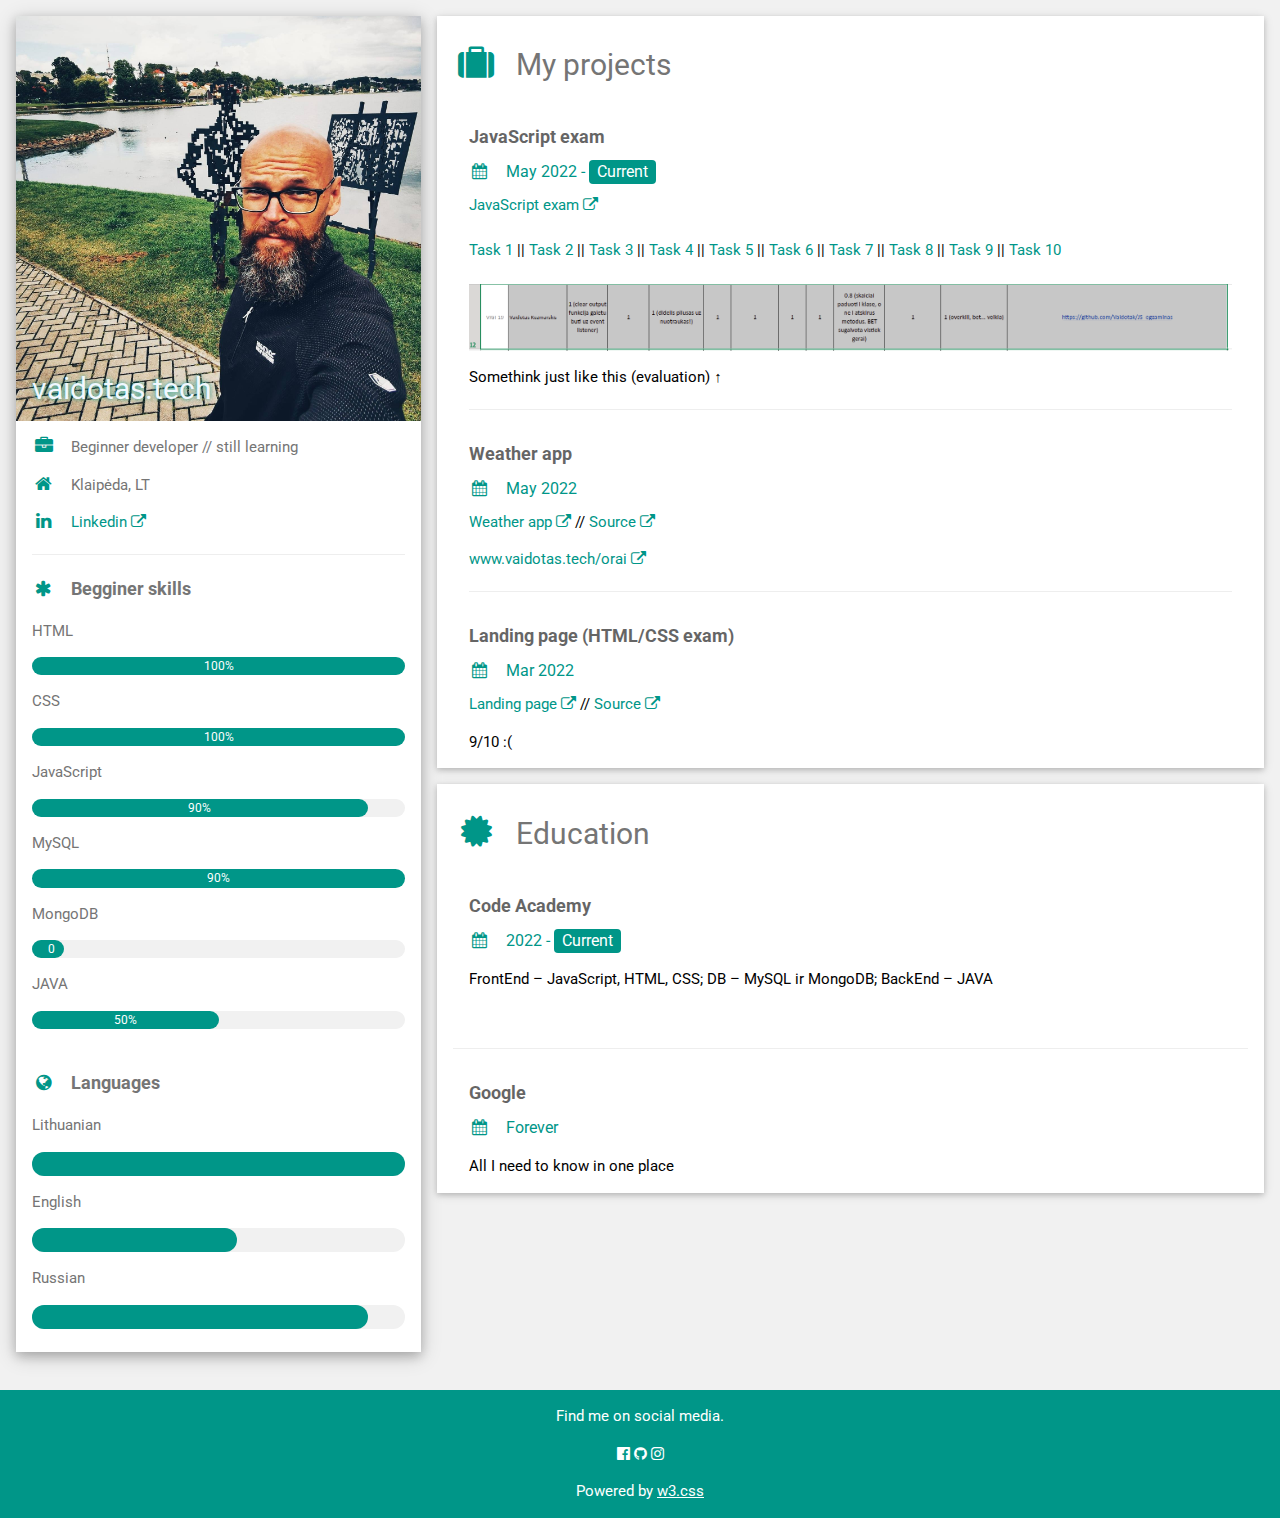
==== index.html @ 7d9898ba "Paredaguoti skilsai" ====
<!DOCTYPE html>
<html>

<head>
    <title>Vaidotas portfolio</title>
    <meta charset="UTF-8" />
    <meta name="viewport" content="width=device-width, initial-scale=1" />
    <link rel="stylesheet" href="https://www.w3schools.com/w3css/4/w3.css" />
    <link rel="stylesheet" href="https://fonts.googleapis.com/css?family=Roboto" />
    <link rel="stylesheet" href="https://cdnjs.cloudflare.com/ajax/libs/font-awesome/4.7.0/css/font-awesome.min.css" />
    <link rel="apple-touch-icon" sizes="180x180" href="./favicon_io/apple-touch-icon.png">
<link rel="icon" type="image/png" sizes="32x32" href="./favicon_io/favicon-32x32.png">
<link rel="icon" type="image/png" sizes="16x16" href="./favicon_io/favicon-16x16.png">
<link rel="manifest" href="./favicon_io/site.webmanifest">
    <style>
        html,
        body,
        h1,
        h2,
        h3,
        h4,
        h5,
        h6 {
            font-family: "Roboto", sans-serif;
        }
    </style>
    <link href="./lightbox/css/lightbox.css" rel="stylesheet" />
    <link rel="stylesheet" href="style.css" />
</head>

<body class="w3-light-grey">
    <!-- Page Container -->
    <div class="w3-content w3-margin-top" style="max-width: 1400px">
        <!-- The Grid -->
        <div class="w3-row-padding">
            <!-- Left Column -->
            <div class="w3-third">
                <div class="w3-white w3-text-grey w3-card-4">
                    <div class="w3-display-container">
                        <img src="./pic/as.jpg" style="width: 100%" alt="Avatar" />
                        <div class="w3-display-bottomleft w3-container w3-text-black">
                            <h2 class="vk">vaidotas.tech</h2>
                        </div>
                    </div>
                    <div class="w3-container">
                        <p>
                            <i class="fa fa-briefcase fa-fw w3-margin-right w3-large w3-text-teal"></i>Beginner
                            developer // still learning
                        </p>
                        <p>
                            <i class="fa fa-home fa-fw w3-margin-right w3-large w3-text-teal"></i>Klaipėda, LT
                        </p>
                        <p>
                            <i class="fa fa-linkedin fa-fw w3-margin-right w3-large w3-text-teal"></i><a class="nuorodos" href="https://www.linkedin.com/in/kuzmarskis/">Linkedin <i class="fa fa-external-link"></i></a>
                        </p>
                        <!-- <p>
                            <i class="fa fa-phone fa-fw w3-margin-right w3-large w3-text-teal"></i>+37068450***
                        </p> -->
                        <hr />

                        <p class="w3-large">
                            <b><i class="fa fa-asterisk fa-fw w3-margin-right w3-text-teal"></i>Begginer skills</b>
                        </p>
                        <p>HTML</p>
                        <div class="w3-light-grey w3-round-xlarge w3-small">
                            <div class="w3-container w3-center w3-round-xlarge w3-teal" style="width: 100%">
                                100%
                            </div>
                        </div>
                        <p>CSS</p>
                        <div class="w3-light-grey w3-round-xlarge w3-small">
                            <div class="w3-container w3-center w3-round-xlarge w3-teal" style="width: 100%">
                                <div class="w3-center w3-text-white">100%</div>
                            </div>
                        </div>
                        <p>JavaScript</p>
                        <div class="w3-light-grey w3-round-xlarge w3-small">
                            <div class="w3-container w3-center w3-round-xlarge w3-teal" style="width: 90%">
                                90%
                            </div>
                        </div>
                        <p>MySQL</p>
                        <div class="w3-light-grey w3-round-xlarge w3-small">
                            <div class="w3-container w3-center w3-round-xlarge w3-teal" style="width: 90">
                                90%
                            </div>
                        </div>
                        <p>MongoDB</p>
                        <div class="w3-light-grey w3-round-xlarge w3-small">
                            <div class="w3-container w3-center w3-round-xlarge w3-teal" style="width: 0">
                                0
                            </div>
                        </div>
                        <p>JAVA</p>
                        <div class="w3-light-grey w3-round-xlarge w3-small">
                            <div class="w3-container w3-center w3-round-xlarge w3-teal" style="width: 50%">
                                50%
                            </div>
                        </div>
                        <br />

                        <p class="w3-large w3-text-theme">
                            <b><i class="fa fa-globe fa-fw w3-margin-right w3-text-teal"></i>Languages</b>
                        </p>
                        <p>Lithuanian</p>
                        <div class="w3-light-grey w3-round-xlarge">
                            <div class="w3-round-xlarge w3-teal" style="height: 24px; width: 100%"></div>
                        </div>
                        <p>English</p>
                        <div class="w3-light-grey w3-round-xlarge">
                            <div class="w3-round-xlarge w3-teal" style="height: 24px; width: 55%"></div>
                        </div>
                        <p>Russian</p>
                        <div class="w3-light-grey w3-round-xlarge">
                            <div class="w3-round-xlarge w3-teal" style="height: 24px; width: 90%"></div>
                        </div>
                        <br />
                    </div>
                </div>
                <br />

                <!-- End Left Column -->
            </div>

            <!-- Right Column -->
            <div class="w3-twothird">
                <div class="w3-container w3-card w3-white w3-margin-bottom">
                    <h2 class="w3-text-grey w3-padding-16">
                        <i class="fa fa-suitcase fa-fw w3-margin-right w3-xxlarge w3-text-teal"></i>My projects
                    </h2>
                    <div class="w3-container">
                        <h5 class="w3-opacity"><b>JavaScript exam</b></h5>
                        <h6 class="w3-text-teal">
                            <i class="fa fa-calendar fa-fw w3-margin-right"></i>May 2022 -
                            <span class="w3-tag w3-teal w3-round">Current</span>
                        </h6>
                        <a class="nuorodos" href="https://github.com/Vaidotak/JS_egzaminas">JavaScript exam <i class="fa fa-external-link"></i></a>
                            <br />
                            <br />
                        <!-- <button onclick="myFunction('tasks')" class="w3-btn w3-block w3-light-grey">
                            tasks screenshots</button> -->

                        <!-- <div id="tasks" class="w3-hide w3-container w3-center w3-grey">
                            <img src="./pic/tasks/task1.jpg" style="width: 100%; padding: 5px" />
                            <img src="./pic/tasks/task2.jpg" style="width: 100%; padding: 5px" />
                            <img src="./pic/tasks/task3.jpg" style="width: 100%; padding: 5px" />
                            <img src="./pic/tasks/task4.jpg" style="width: 100%; padding: 5px" />
                            <img src="./pic/tasks/task5.jpg" style="width: 100%; padding: 5px" />
                            <img src="./pic/tasks/task6.jpg" style="width: 100%; padding: 5px" />
                            <img src="./pic/tasks/task7.jpg" style="width: 100%; padding: 5px" />
                            <img src="./pic/tasks/task8.jpg" style="width: 100%; padding: 5px" />
                            <img src="./pic/tasks/task9.jpg" style="width: 100%; padding: 5px" />
                            <img src="./pic/tasks/task10.jpg" style="width: 100%; padding: 5px" />
                        </div> -->
                        <a class="nuorodos" href="./pic/tasks/task1.jpg" data-lightbox="roadtrip">Task 1</a> ||
                        <a class="nuorodos" href="./pic/tasks/task2.jpg" data-lightbox="roadtrip">Task 2</a> ||
                        <a class="nuorodos" href="./pic/tasks/task3.jpg" data-lightbox="roadtrip">Task 3</a> ||
                        <a class="nuorodos" href="./pic/tasks/task4.jpg" data-lightbox="roadtrip">Task 4</a> ||
                        <a class="nuorodos" href="./pic/tasks/task5.jpg" data-lightbox="roadtrip">Task 5</a> ||
                        <a class="nuorodos" href="./pic/tasks/task6.jpg" data-lightbox="roadtrip">Task 6</a> ||
                        <a class="nuorodos" href="./pic/tasks/task7.jpg" data-lightbox="roadtrip">Task 7</a> ||
                        <a class="nuorodos" href="./pic/tasks/task8.jpg" data-lightbox="roadtrip">Task 8</a> ||
                        <a class="nuorodos" href="./pic/tasks/task9.jpg" data-lightbox="roadtrip">Task 9</a> ||
                        <a class="nuorodos" href="./pic/tasks/task10.jpg" data-lightbox="roadtrip">Task 10</a>
                        <br />
                        <br />
                        <!-- <div class="w3-container">
                                                     
                            <img src="./pic/exam.png" style="width:50%;cursor:zoom-in"
                            onclick="document.getElementById('modal01').style.display='block'">
                          
                            <div id="modal01" class="w3-modal" onclick="this.style.display='none'">
                              <span class="w3-button w3-hover-red w3-xlarge w3-display-topright">&times;</span>
                              <div class="w3-modal-content w3-animate-zoom">
                                <img src="./pic/exam.png" style="width:120%">
                              </div>
                            </div>
                          </div> -->
                        <a href="./pic/exam.png" data-lightbox="image-1" data-title="Evaluation">
                            <img src="./pic/exam.png" style="width: 100%" alt="evaluation" />
                        </a>
                        <p>
                            Somethink just like this (evaluation) &#8593;
                        </p>
                        <hr />
                    </div>
                    <div class="w3-container">
                        <h5 class="w3-opacity"><b>Weather app</b></h5>
                        <h6 class="w3-text-teal">
                            <i class="fa fa-calendar fa-fw w3-margin-right"></i>May 2022
                        </h6>
                        <a class="nuorodos" href="https://vaidotas.tech/orai/">Weather app <i class="fa fa-external-link"></i></a> //
                        <a class="nuorodos" href="https://github.com/Vaidotak/orai">Source <i class="fa fa-external-link"></i></a>
                        <p></p>
                        <a class="nuorodos" href="https://vaidotas.tech/orai">www.vaidotas.tech/orai <i class="fa fa-external-link"></i></a>

                        <hr />
                    </div>
                    <div class="w3-container">
                        <h5 class="w3-opacity"><b>Landing page (HTML/CSS exam)</b></h5>
                        <h6 class="w3-text-teal">
                            <i class="fa fa-calendar fa-fw w3-margin-right"></i>Mar 2022
                        </h6>
                        <a class="nuorodos" href="https://vaidotas.tech/figma/">Landing page <i class="fa fa-external-link"></i></a> //
                        <a class="nuorodos" href="https://github.com/Vaidotak/figma">Source <i class="fa fa-external-link"></i></a>
                        <p>9/10 :(</p>
                    </div>
                </div>

                <div class="w3-container w3-card w3-white">
                    <h2 class="w3-text-grey w3-padding-16">
                        <i class="fa fa-certificate fa-fw w3-margin-right w3-xxlarge w3-text-teal"></i>Education
                    </h2>

                    <!-- <div class="w3-container">
          <h5 class="w3-opacity"><b>London Business School</b></h5>
          <h6 class="w3-text-teal"><i class="fa fa-calendar fa-fw w3-margin-right"></i>2013 - 2015</h6>
          <p>Master Degree</p>
          <hr>
        </div> -->
                    <div class="w3-container">
                        <h5 class="w3-opacity"><b>Code Academy</b></h5>
                        <h6 class="w3-text-teal">
                            <i class="fa fa-calendar fa-fw w3-margin-right"></i>2022 -
                            <span class="w3-tag w3-teal w3-round">Current</span>
                        </h6>
                        <p>
                            FrontEnd – JavaScript, HTML, CSS; DB – MySQL ir MongoDB; BackEnd
                            – JAVA
                        </p>
                        <br />
                    </div>
                    <hr />
                    <div class="w3-container">
                        <h5 class="w3-opacity"><b>Google</b></h5>
                        <h6 class="w3-text-teal">
                            <i class="fa fa-calendar fa-fw w3-margin-right"></i>Forever
                        </h6>
                        <p>All I need to know in one place</p>

                    </div>
                </div>

                <!-- End Right Column -->
            </div>

            <!-- End Grid -->
        </div>

        <!-- End Page Container -->
    </div>

    <footer class="w3-container w3-teal w3-center w3-margin-top">
        <p>Find me on social media.</p>
        <a href="https://www.facebook.com/hanel.inc/"><i class="fa fa-facebook-official w3-hover-opacity"></i></a>
        <!-- <a href="https://vaidotak.blogspot.com/"><i class="fa fa-wordpress w3-hover-opacity"></i></a> -->
        <a href="https://github.com/Vaidotak"><i class="fa fa-github w3-hover-opacity"></i></a>
        <a href="https://www.instagram.com/vaidotak/"><i class="fa fa-instagram w3-hover-opacity"></i></a>
        <!-- <a href="https://t.me/jssnippets"><i class="fa fa-telegram w3-hover-opacity"></i></a> -->
        <p>
            Powered by
            <a href="https://www.w3schools.com/w3css/default.asp" target="_blank">w3.css</a>
        </p>
    </footer>
    <script src="./lightbox/js/lightbox-plus-jquery.js"></script>
    <script src="script.js"></script>
</body>

</html>
---- style.css ----
.vk {
  color: aliceblue;
  text-shadow: 0 0 5px #009688;
}
.exam {
  color: aliceblue;
  text-shadow: 0 0 5px #009688;
}

.nuorodos {
  text-decoration: none;
  color: #009688;
}

.nuorodos:hover {
  color: #03ccb8;
}

/* a {
  text-decoration: none;
} */

/* .fa-wordpress,
.fa-facebook-official,
.fa-github,
.fa-twitter,
.fa-twitter{
  color: aliceblue;
} */
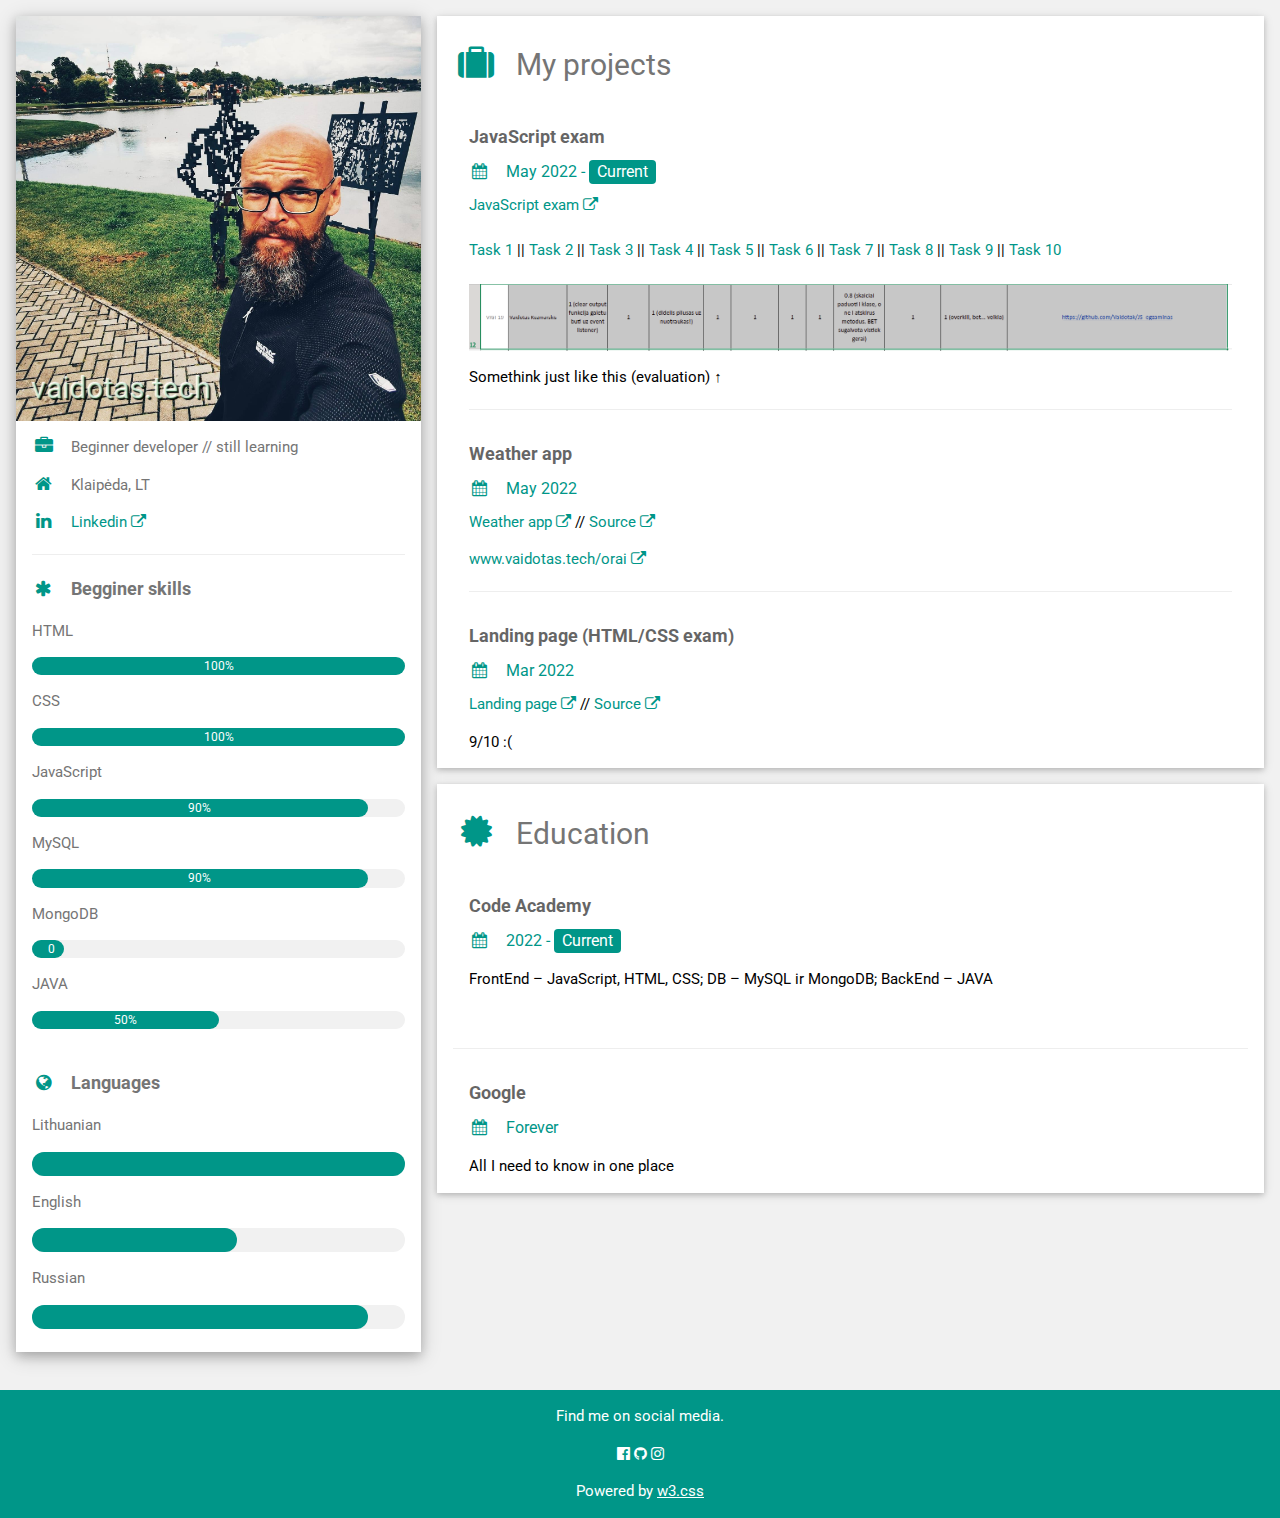
==== commit 95b5fbc6: "Patvarkyti procentai" ====
--- a/index.html
+++ b/index.html
@@ -81,7 +81,7 @@
                         </div>
                         <p>MySQL</p>
                         <div class="w3-light-grey w3-round-xlarge w3-small">
-                            <div class="w3-container w3-center w3-round-xlarge w3-teal" style="width: 90">
+                            <div class="w3-container w3-center w3-round-xlarge w3-teal" style="width: 90%">
                                 90%
                             </div>
                         </div>
--- a/style.css
+++ b/style.css
@@ -1,6 +1,7 @@
 .vk {
-  color: aliceblue;
-  text-shadow: 0 0 5px #009688;
+  color: #47bb6040;
+    text-shadow: -1px -1px 1px #fff, 1px 1px 1px #000;
+  
 }
 .exam {
   color: aliceblue;
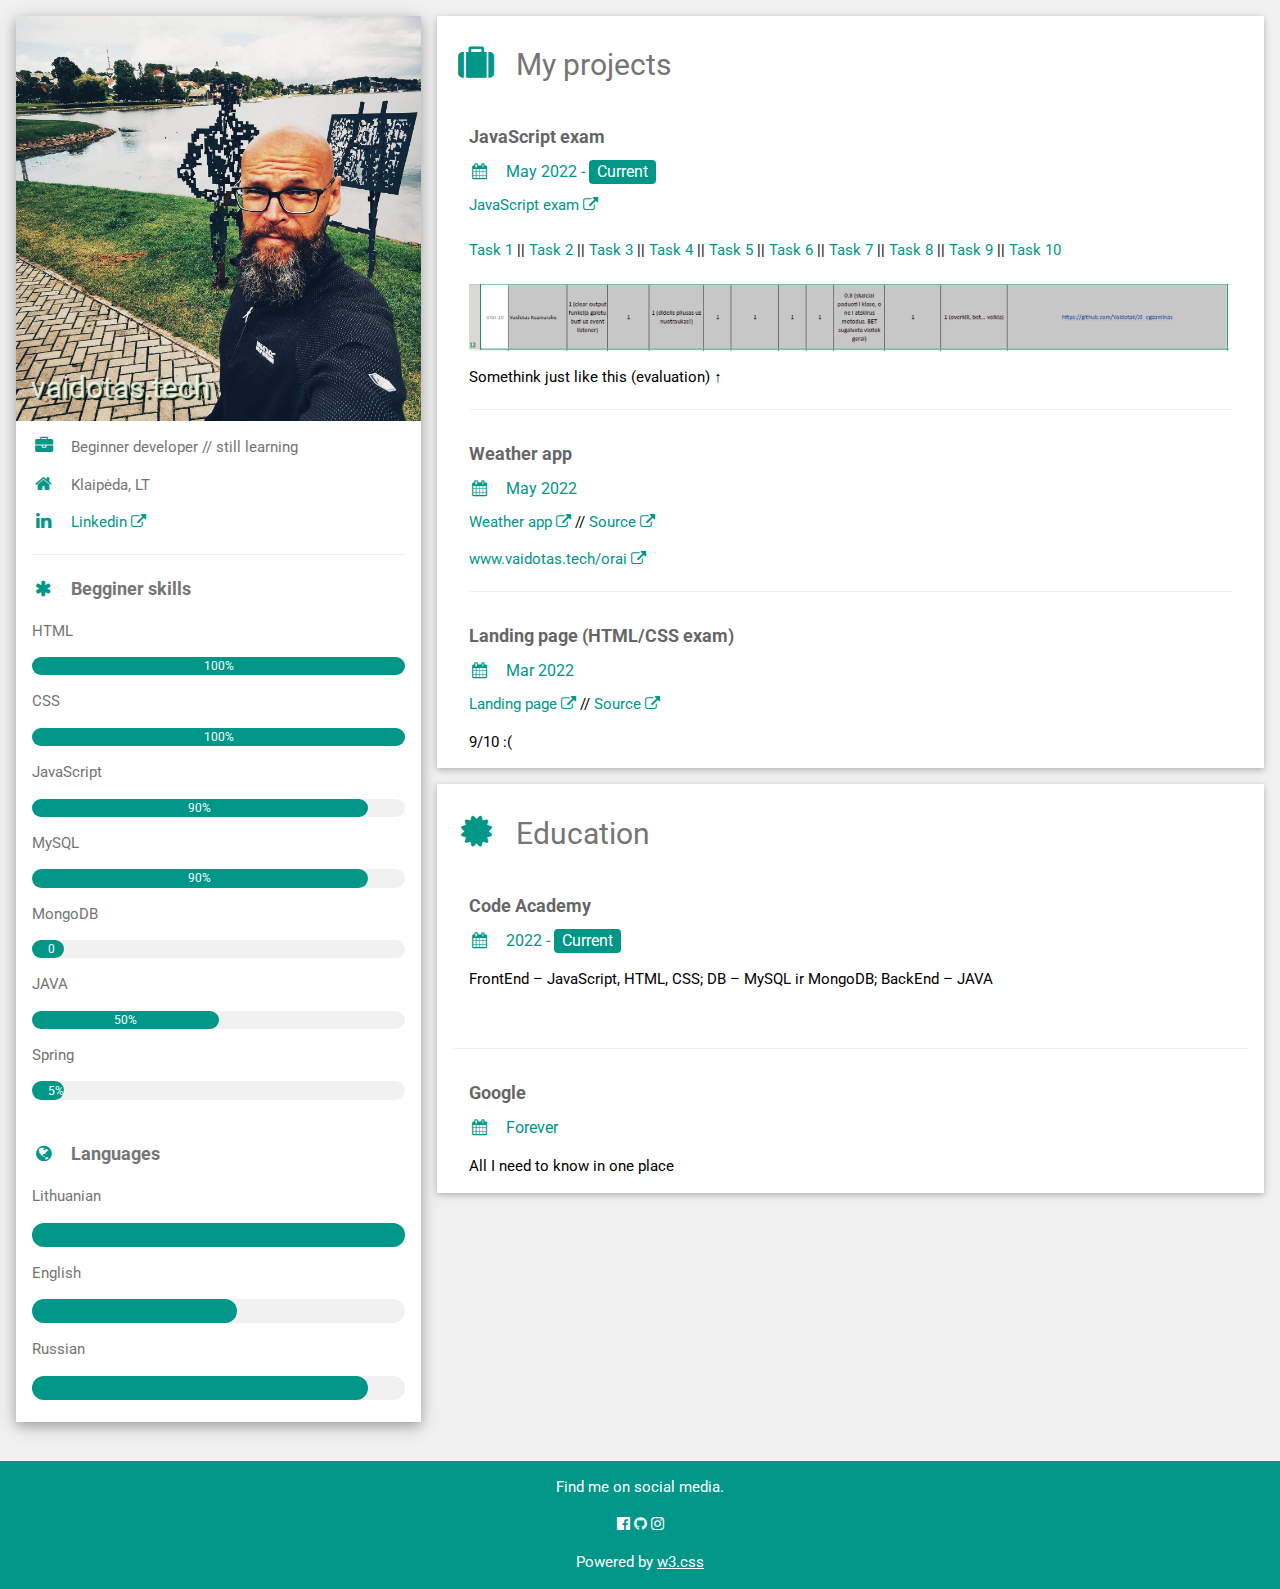
==== commit f119dc23: "Įdėtas Spring skillsas" ====
--- a/index.html
+++ b/index.html
@@ -97,6 +97,12 @@
                                 50%
                             </div>
                         </div>
+                        <p>Spring</p>
+                        <div class="w3-light-grey w3-round-xlarge w3-small">
+                            <div class="w3-container w3-center w3-round-xlarge w3-teal" style="width: 5%">
+                                5%
+                            </div>
+                        </div>
                         <br />
 
                         <p class="w3-large w3-text-theme">
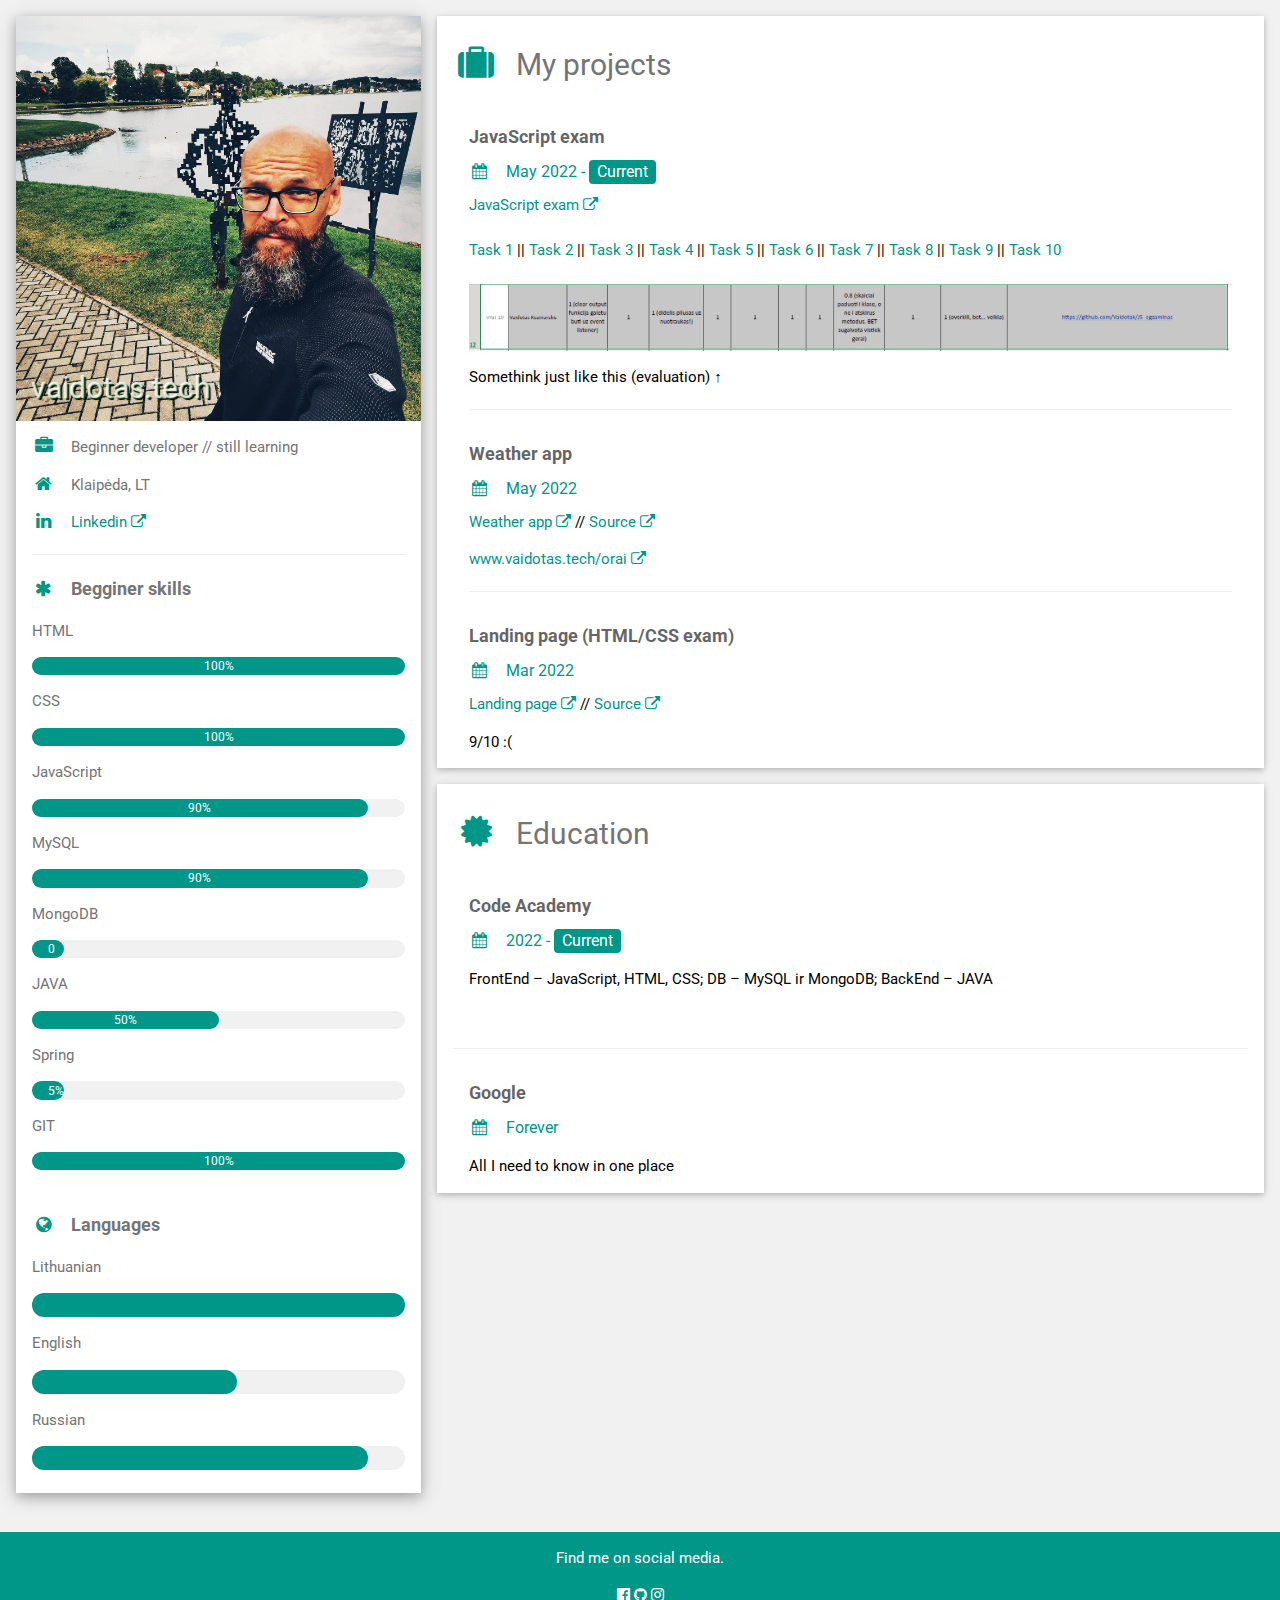
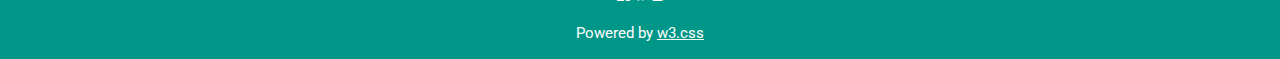
==== commit e28a7afb: "GIT skillsas" ====
--- a/index.html
+++ b/index.html
@@ -103,6 +103,12 @@
                                 5%
                             </div>
                         </div>
+                        <p>GIT</p>
+                        <div class="w3-light-grey w3-round-xlarge w3-small">
+                            <div class="w3-container w3-center w3-round-xlarge w3-teal" style="width: 100%">
+                                100%
+                            </div>
+                        </div>
                         <br />
 
                         <p class="w3-large w3-text-theme">
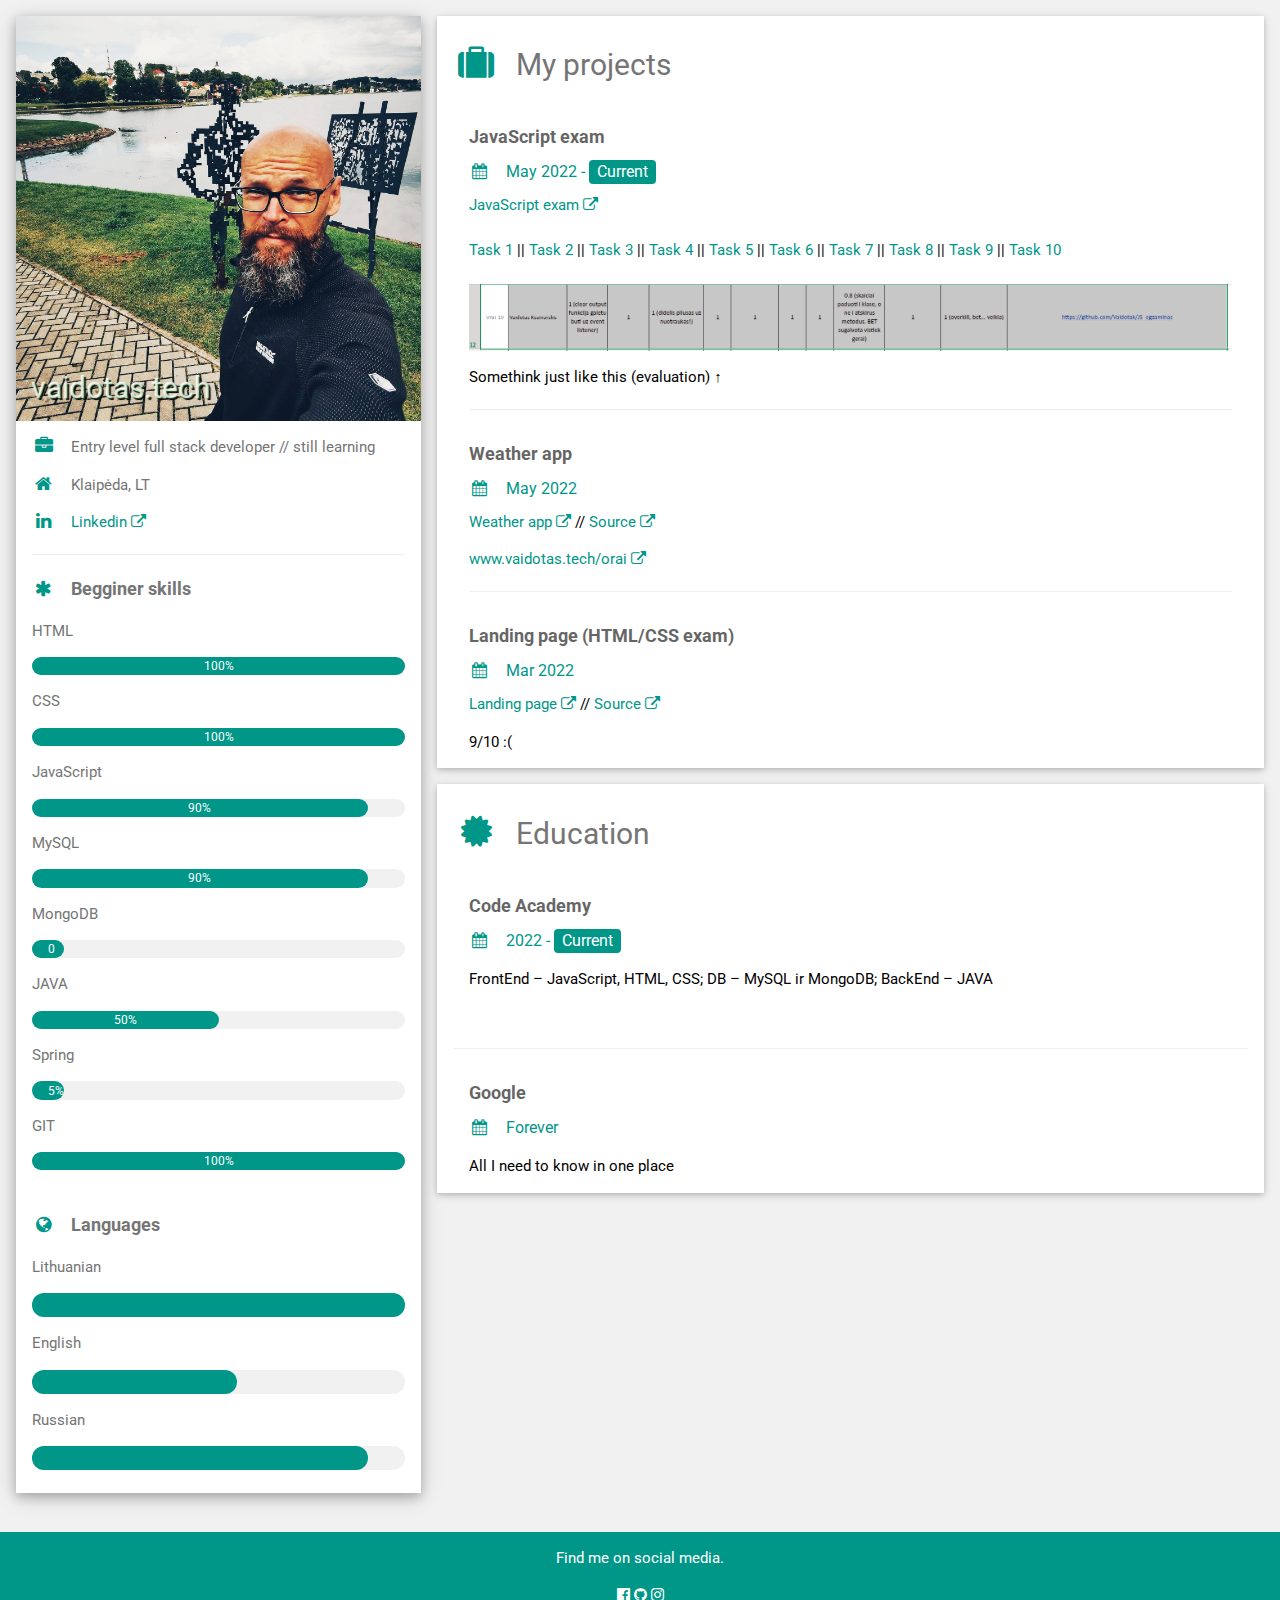
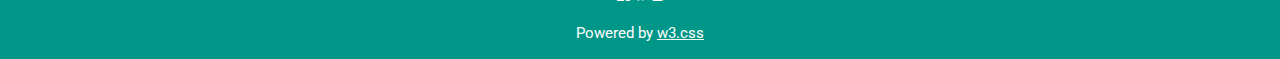
==== commit 837f6ce2: "elfsd" ====
--- a/index.html
+++ b/index.html
@@ -44,8 +44,7 @@
                     </div>
                     <div class="w3-container">
                         <p>
-                            <i class="fa fa-briefcase fa-fw w3-margin-right w3-large w3-text-teal"></i>Beginner
-                            developer // still learning
+                            <i class="fa fa-briefcase fa-fw w3-margin-right w3-large w3-text-teal"></i>Entry level full stack developer // still learning
                         </p>
                         <p>
                             <i class="fa fa-home fa-fw w3-margin-right w3-large w3-text-teal"></i>Klaipėda, LT
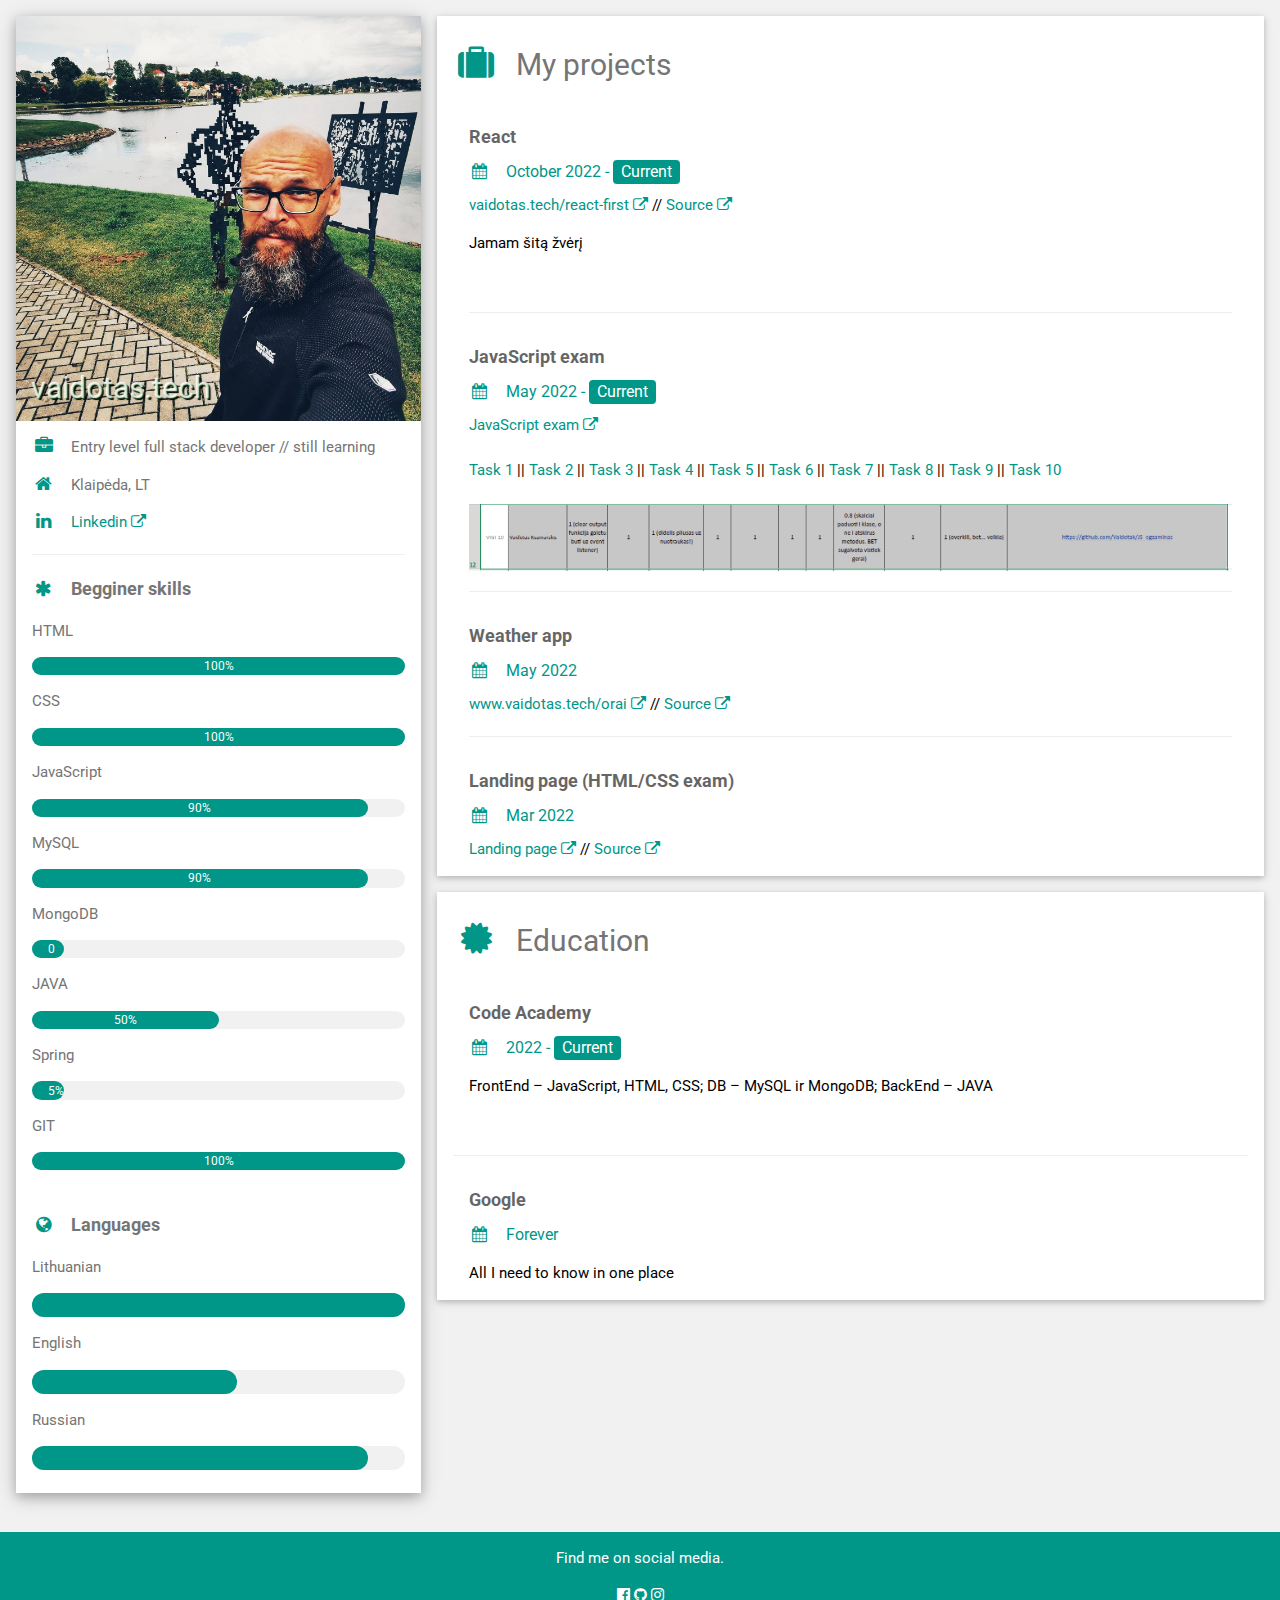
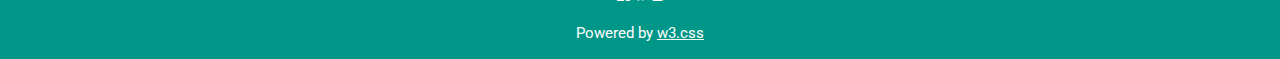
==== commit 0c9369d0: "Pridėta React mokslo pradžia" ====
--- a/index.html
+++ b/index.html
@@ -140,6 +140,19 @@
                         <i class="fa fa-suitcase fa-fw w3-margin-right w3-xxlarge w3-text-teal"></i>My projects
                     </h2>
                     <div class="w3-container">
+                        <h5 class="w3-opacity"><b>React</b></h5>
+                        <h6 class="w3-text-teal">
+                            <i class="fa fa-calendar fa-fw w3-margin-right"></i>October 2022 -
+                            <span class="w3-tag w3-teal w3-round">Current</span>
+                        </h6>
+                        <a class="nuorodos" href="https://vaidotas.tech/react-first/">vaidotas.tech/react-first <i class="fa fa-external-link"></i></a> //
+                        <a class="nuorodos" href="https://github.com/Vaidotak/react-first">Source <i class="fa fa-external-link"></i></a>
+                        <br />
+                        <p>Jamam šitą žvėrį </p>
+                        <br />
+                        <hr />
+                    </div>
+                    <div class="w3-container">
                         <h5 class="w3-opacity"><b>JavaScript exam</b></h5>
                         <h6 class="w3-text-teal">
                             <i class="fa fa-calendar fa-fw w3-margin-right"></i>May 2022 -
@@ -148,21 +161,7 @@
                         <a class="nuorodos" href="https://github.com/Vaidotak/JS_egzaminas">JavaScript exam <i class="fa fa-external-link"></i></a>
                             <br />
                             <br />
-                        <!-- <button onclick="myFunction('tasks')" class="w3-btn w3-block w3-light-grey">
-                            tasks screenshots</button> -->
-
-                        <!-- <div id="tasks" class="w3-hide w3-container w3-center w3-grey">
-                            <img src="./pic/tasks/task1.jpg" style="width: 100%; padding: 5px" />
-                            <img src="./pic/tasks/task2.jpg" style="width: 100%; padding: 5px" />
-                            <img src="./pic/tasks/task3.jpg" style="width: 100%; padding: 5px" />
-                            <img src="./pic/tasks/task4.jpg" style="width: 100%; padding: 5px" />
-                            <img src="./pic/tasks/task5.jpg" style="width: 100%; padding: 5px" />
-                            <img src="./pic/tasks/task6.jpg" style="width: 100%; padding: 5px" />
-                            <img src="./pic/tasks/task7.jpg" style="width: 100%; padding: 5px" />
-                            <img src="./pic/tasks/task8.jpg" style="width: 100%; padding: 5px" />
-                            <img src="./pic/tasks/task9.jpg" style="width: 100%; padding: 5px" />
-                            <img src="./pic/tasks/task10.jpg" style="width: 100%; padding: 5px" />
-                        </div> -->
+                        
                         <a class="nuorodos" href="./pic/tasks/task1.jpg" data-lightbox="roadtrip">Task 1</a> ||
                         <a class="nuorodos" href="./pic/tasks/task2.jpg" data-lightbox="roadtrip">Task 2</a> ||
                         <a class="nuorodos" href="./pic/tasks/task3.jpg" data-lightbox="roadtrip">Task 3</a> ||
@@ -175,24 +174,10 @@
                         <a class="nuorodos" href="./pic/tasks/task10.jpg" data-lightbox="roadtrip">Task 10</a>
                         <br />
                         <br />
-                        <!-- <div class="w3-container">
-                                                     
-                            <img src="./pic/exam.png" style="width:50%;cursor:zoom-in"
-                            onclick="document.getElementById('modal01').style.display='block'">
-                          
-                            <div id="modal01" class="w3-modal" onclick="this.style.display='none'">
-                              <span class="w3-button w3-hover-red w3-xlarge w3-display-topright">&times;</span>
-                              <div class="w3-modal-content w3-animate-zoom">
-                                <img src="./pic/exam.png" style="width:120%">
-                              </div>
-                            </div>
-                          </div> -->
                         <a href="./pic/exam.png" data-lightbox="image-1" data-title="Evaluation">
                             <img src="./pic/exam.png" style="width: 100%" alt="evaluation" />
                         </a>
-                        <p>
-                            Somethink just like this (evaluation) &#8593;
-                        </p>
+                        
                         <hr />
                     </div>
                     <div class="w3-container">
@@ -200,11 +185,9 @@
                         <h6 class="w3-text-teal">
                             <i class="fa fa-calendar fa-fw w3-margin-right"></i>May 2022
                         </h6>
-                        <a class="nuorodos" href="https://vaidotas.tech/orai/">Weather app <i class="fa fa-external-link"></i></a> //
+                        <a class="nuorodos" href="https://vaidotas.tech/orai/">www.vaidotas.tech/orai <i class="fa fa-external-link"></i></a> //
                         <a class="nuorodos" href="https://github.com/Vaidotak/orai">Source <i class="fa fa-external-link"></i></a>
                         <p></p>
-                        <a class="nuorodos" href="https://vaidotas.tech/orai">www.vaidotas.tech/orai <i class="fa fa-external-link"></i></a>
-
                         <hr />
                     </div>
                     <div class="w3-container">
@@ -214,7 +197,7 @@
                         </h6>
                         <a class="nuorodos" href="https://vaidotas.tech/figma/">Landing page <i class="fa fa-external-link"></i></a> //
                         <a class="nuorodos" href="https://github.com/Vaidotak/figma">Source <i class="fa fa-external-link"></i></a>
-                        <p>9/10 :(</p>
+                        <p></p>
                     </div>
                 </div>
 
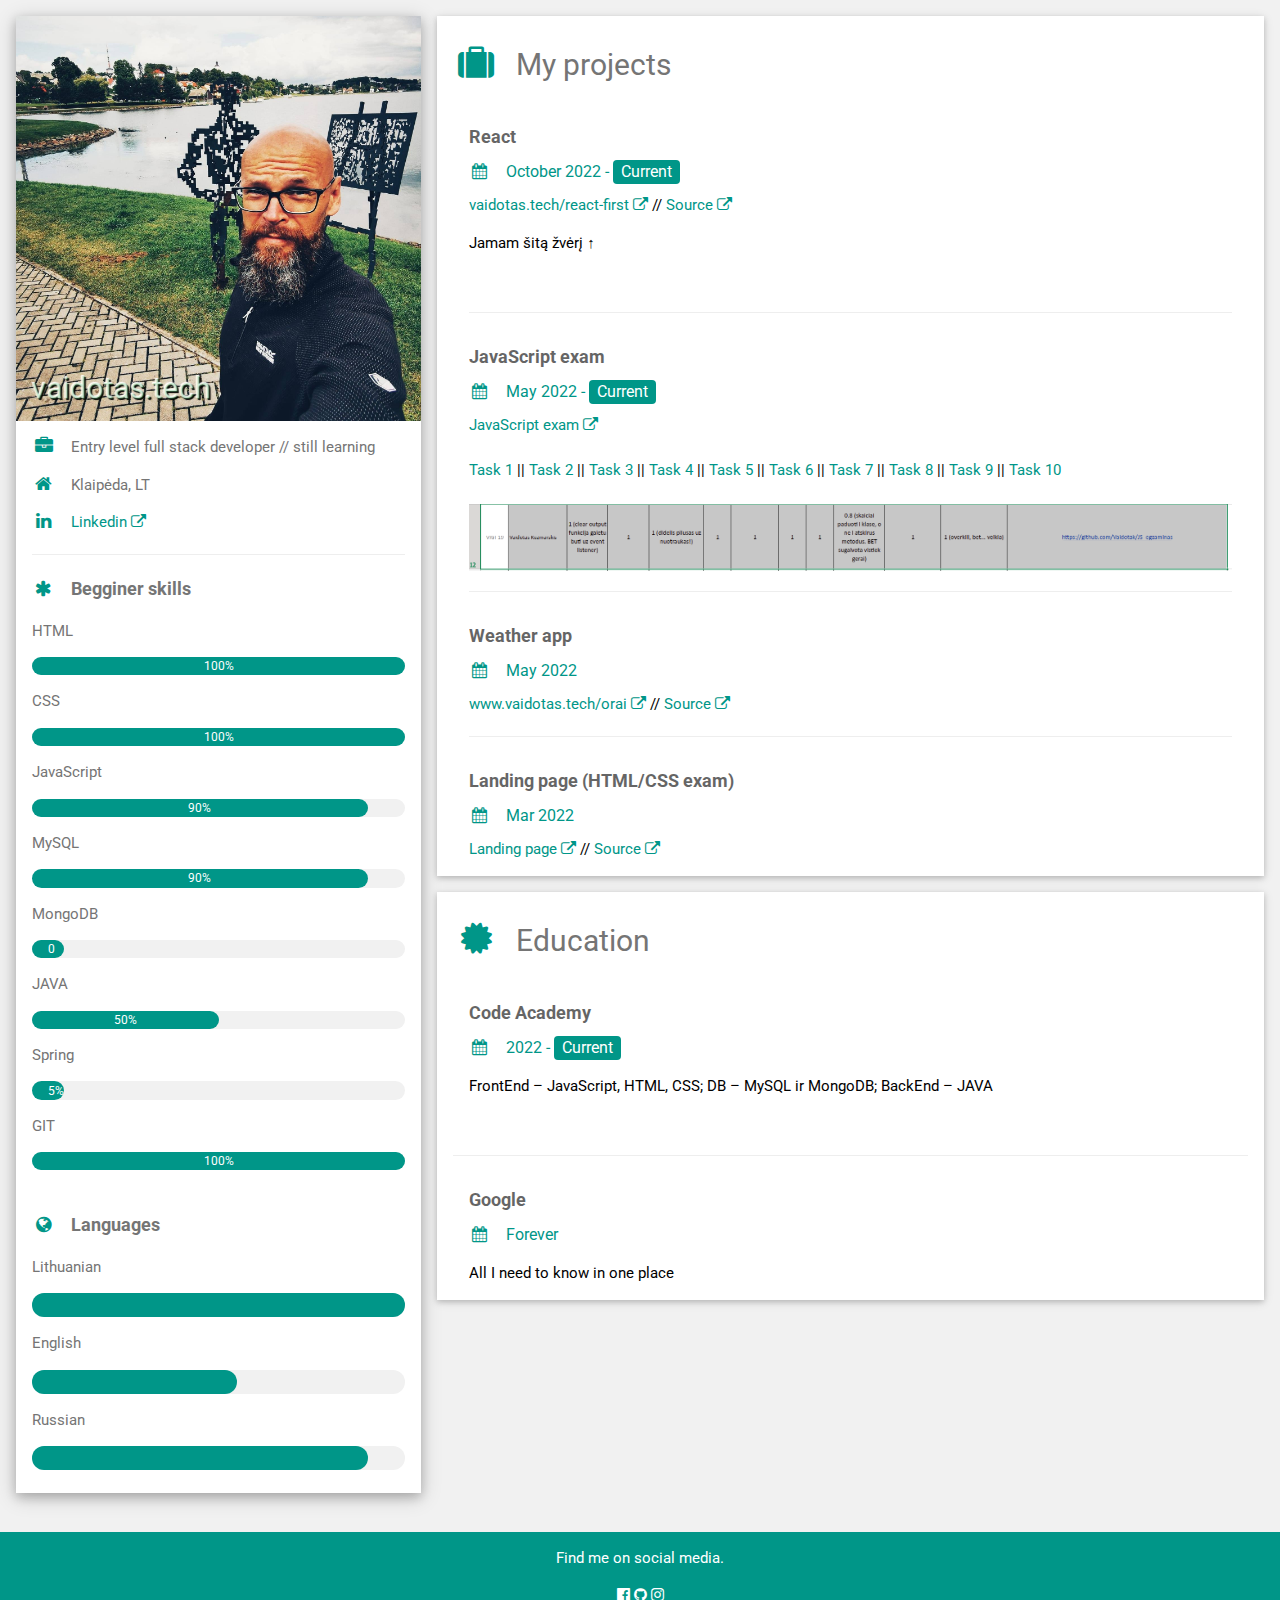
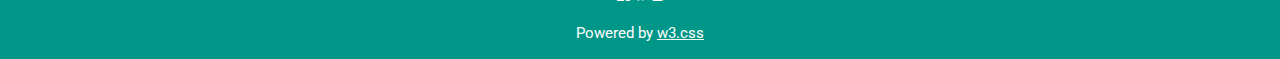
==== commit ff13389f: "arrow" ====
--- a/index.html
+++ b/index.html
@@ -148,7 +148,7 @@
                         <a class="nuorodos" href="https://vaidotas.tech/react-first/">vaidotas.tech/react-first <i class="fa fa-external-link"></i></a> //
                         <a class="nuorodos" href="https://github.com/Vaidotak/react-first">Source <i class="fa fa-external-link"></i></a>
                         <br />
-                        <p>Jamam šitą žvėrį </p>
+                        <p>Jamam šitą žvėrį ↑ </p>
                         <br />
                         <hr />
                     </div>
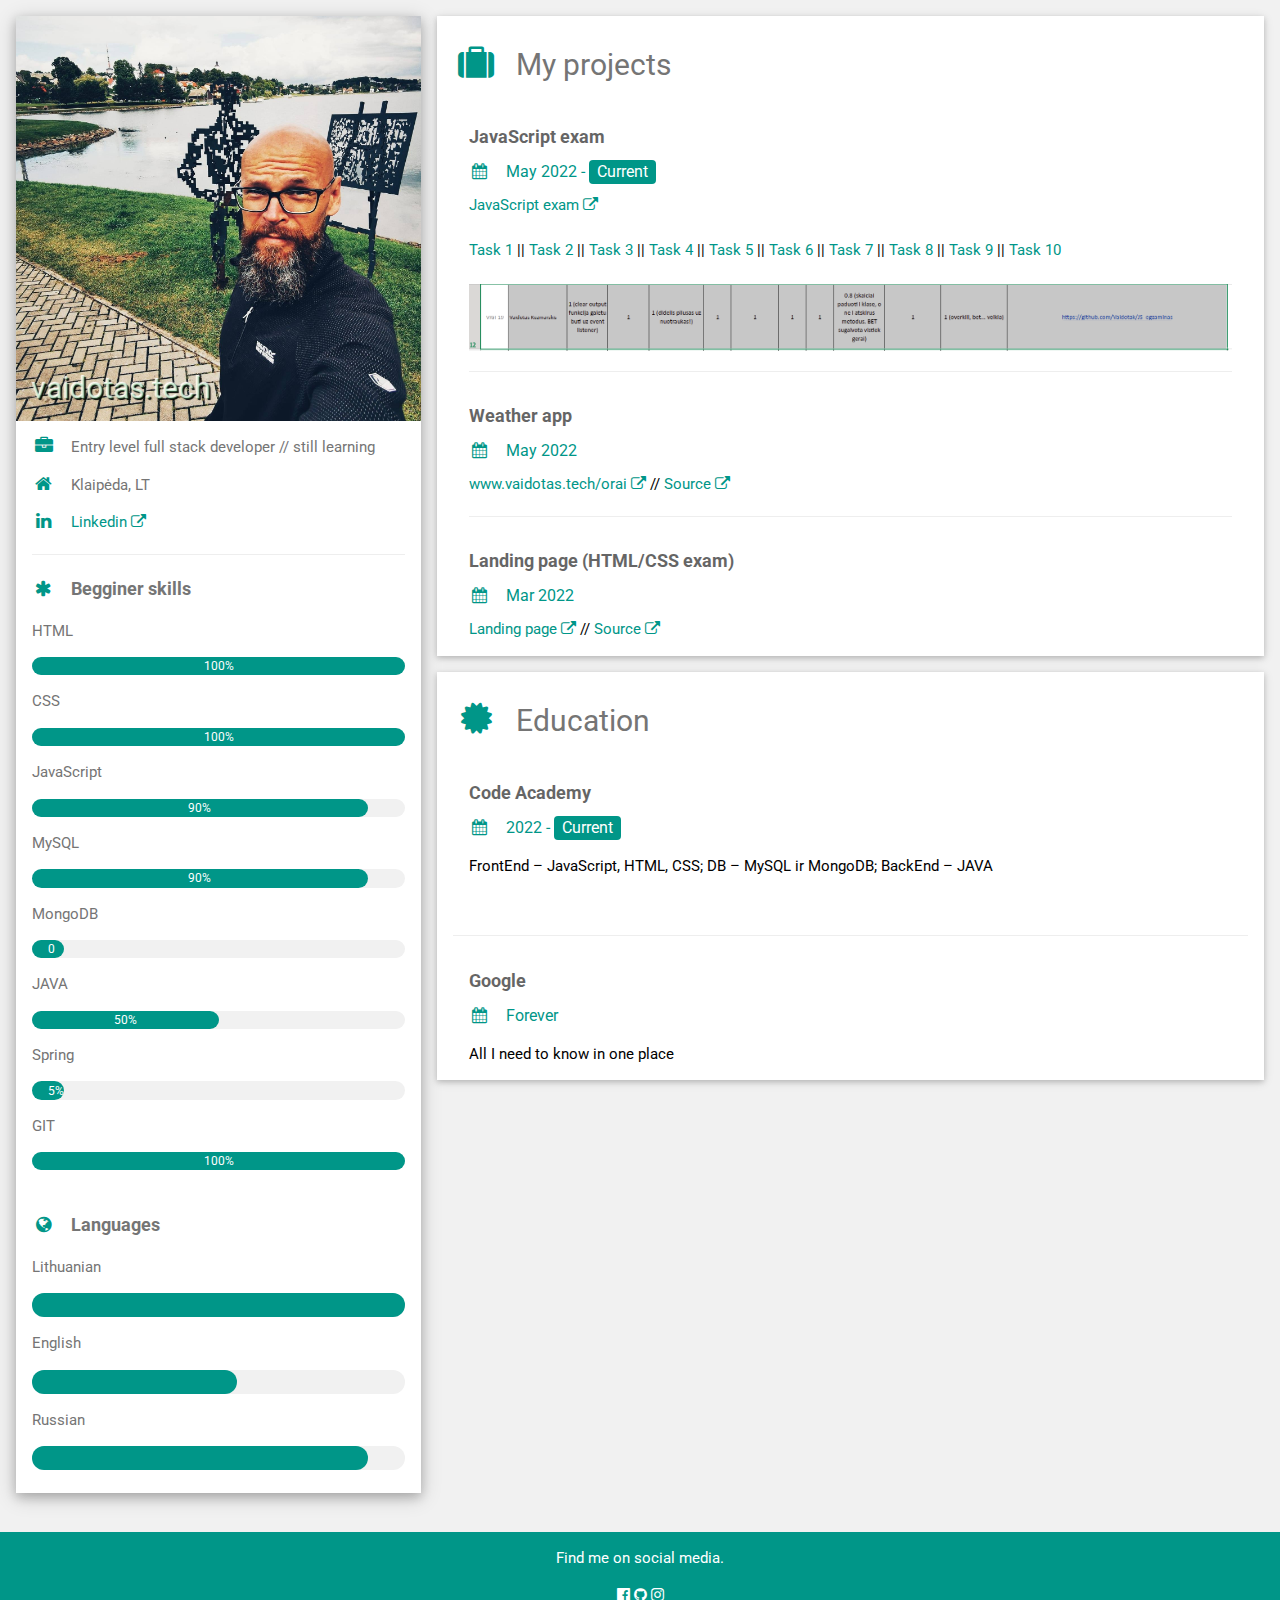
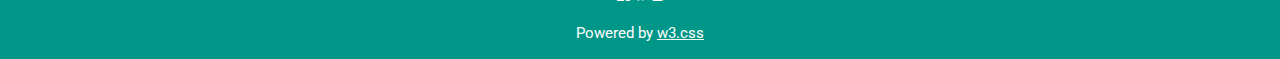
==== commit f4022191: "Update index.html" ====
--- a/index.html
+++ b/index.html
@@ -139,19 +139,7 @@
                     <h2 class="w3-text-grey w3-padding-16">
                         <i class="fa fa-suitcase fa-fw w3-margin-right w3-xxlarge w3-text-teal"></i>My projects
                     </h2>
-                    <div class="w3-container">
-                        <h5 class="w3-opacity"><b>React</b></h5>
-                        <h6 class="w3-text-teal">
-                            <i class="fa fa-calendar fa-fw w3-margin-right"></i>October 2022 -
-                            <span class="w3-tag w3-teal w3-round">Current</span>
-                        </h6>
-                        <a class="nuorodos" href="https://vaidotas.tech/react-first/">vaidotas.tech/react-first <i class="fa fa-external-link"></i></a> //
-                        <a class="nuorodos" href="https://github.com/Vaidotak/react-first">Source <i class="fa fa-external-link"></i></a>
-                        <br />
-                        <p>Jamam šitą žvėrį ↑ </p>
-                        <br />
-                        <hr />
-                    </div>
+                    
                     <div class="w3-container">
                         <h5 class="w3-opacity"><b>JavaScript exam</b></h5>
                         <h6 class="w3-text-teal">
